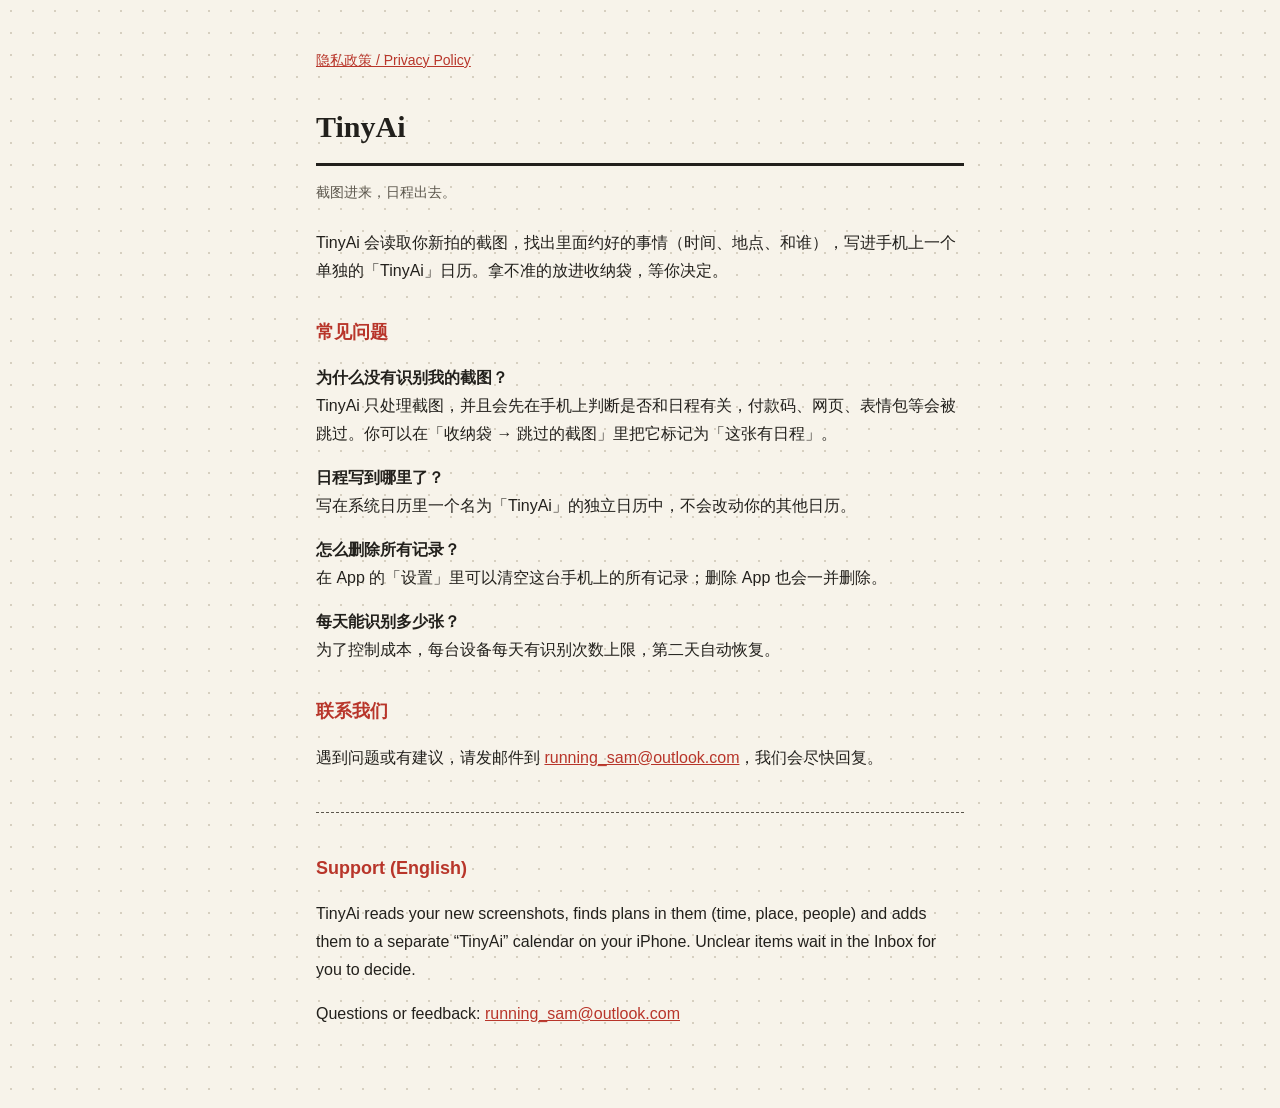
==== index.html @ 1770eeb3 "TinyAi support and privacy pages Co-Authored-By: Claude Opus 5.5 (1M context) <noreply@anthropic.com" ====
<!doctype html>
<html lang="zh-Hans"><head><meta charset="utf-8"><meta name="viewport" content="width=device-width,initial-scale=1">
<title>TinyAi 支持</title><link rel="stylesheet" href="style.css"></head>
<body><main>
<nav><a href="privacy.html">隐私政策 / Privacy Policy</a></nav>
<h1>TinyAi</h1>
<p class="meta">截图进来，日程出去。</p>
<p>TinyAi 会读取你新拍的截图，找出里面约好的事情（时间、地点、和谁），写进手机上一个单独的「TinyAi」日历。拿不准的放进收纳袋，等你决定。</p>

<h2>常见问题</h2>
<p><b>为什么没有识别我的截图？</b><br>TinyAi 只处理截图，并且会先在手机上判断是否和日程有关，付款码、网页、表情包等会被跳过。你可以在「收纳袋 → 跳过的截图」里把它标记为「这张有日程」。</p>
<p><b>日程写到哪里了？</b><br>写在系统日历里一个名为「TinyAi」的独立日历中，不会改动你的其他日历。</p>
<p><b>怎么删除所有记录？</b><br>在 App 的「设置」里可以清空这台手机上的所有记录；删除 App 也会一并删除。</p>
<p><b>每天能识别多少张？</b><br>为了控制成本，每台设备每天有识别次数上限，第二天自动恢复。</p>

<h2>联系我们</h2>
<p>遇到问题或有建议，请发邮件到 <a href="mailto:running_sam@outlook.com">running_sam@outlook.com</a>，我们会尽快回复。</p>

<hr>
<h2>Support (English)</h2>
<p>TinyAi reads your new screenshots, finds plans in them (time, place, people) and adds them to a separate “TinyAi” calendar on your iPhone. Unclear items wait in the Inbox for you to decide.</p>
<p>Questions or feedback: <a href="mailto:running_sam@outlook.com">running_sam@outlook.com</a></p>
</main></body></html>
---- style.css ----
:root{--paper:#F7F3EA;--dot:#D6CFC0;--ink:#22201C;--soft:#5B564C;--red:#B8352A}
*{box-sizing:border-box}
body{margin:0;background:var(--paper);background-image:radial-gradient(circle,var(--dot) 1px,transparent 1.3px);background-size:22px 22px;color:var(--ink);font:16px/1.75 -apple-system,"PingFang SC","Noto Sans SC",sans-serif}
main{max-width:680px;margin:0 auto;padding:48px 16px 64px}
h1{font-family:"Songti SC",serif;font-size:30px;margin:0 0 4px;border-bottom:3px solid var(--ink);padding-bottom:10px}
h2{font-size:18px;margin:32px 0 6px;color:var(--red)}
p,li{color:var(--ink)}
.meta{color:var(--soft);font-size:14px;margin-bottom:24px}
a{color:var(--red)}
hr{border:0;border-top:1px dashed var(--soft);margin:40px 0}
nav{font-size:14px;margin-bottom:28px}
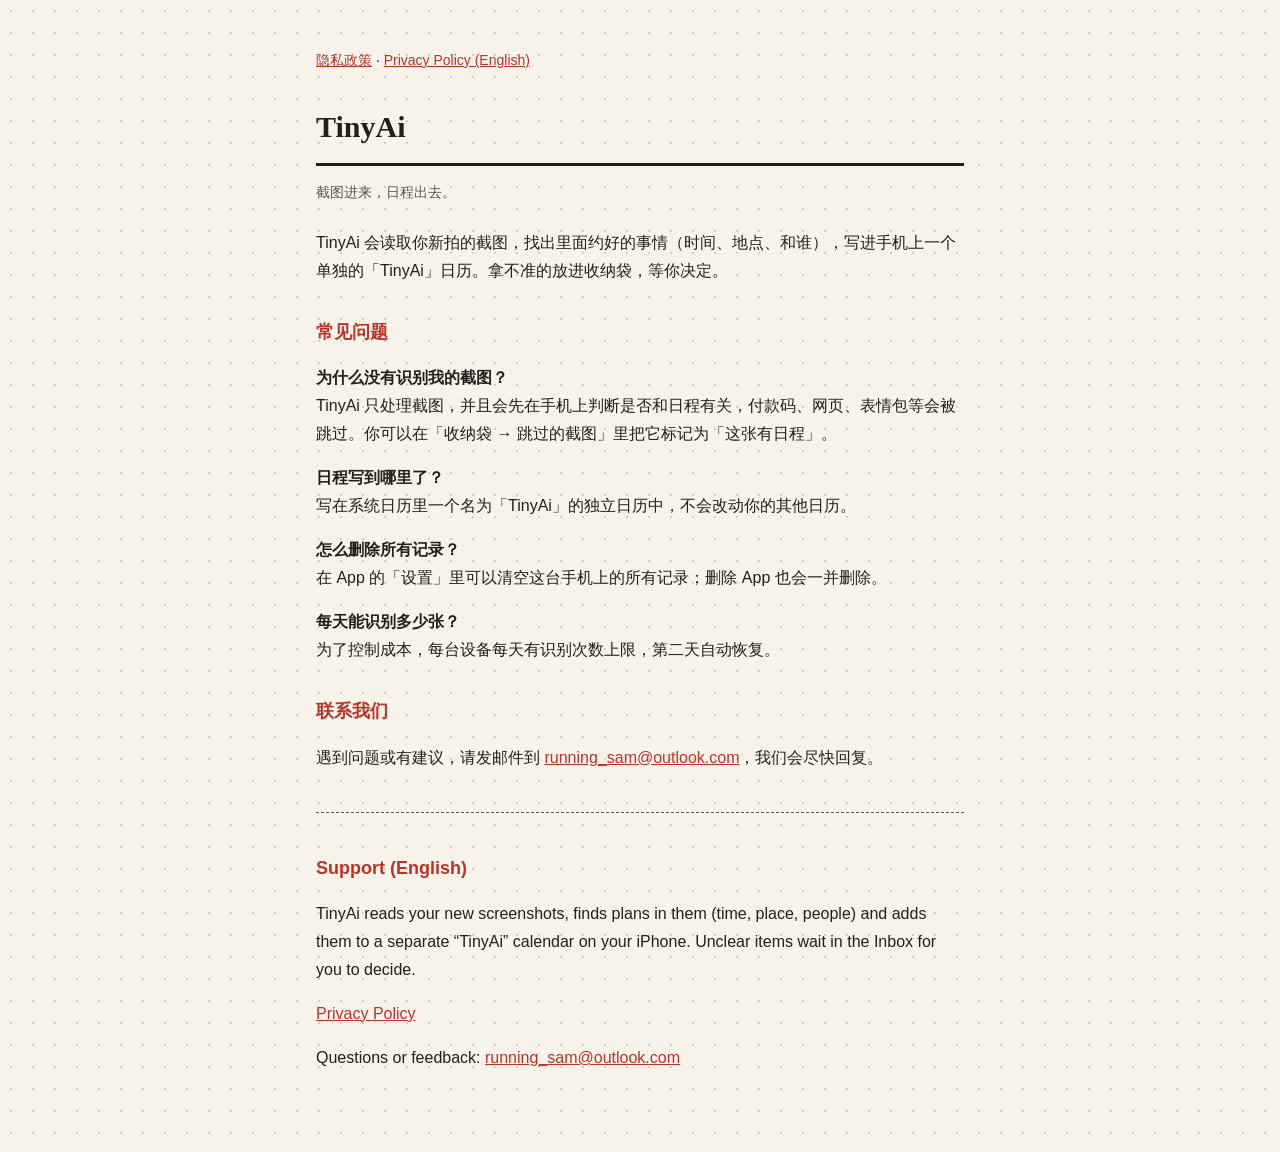
==== commit 6132416b: "Full English privacy policy Co-Authored-By: Claude Opus 5.5 (1M context) <noreply@anthropic.com>" ====
--- a/index.html
+++ b/index.html
@@ -2,7 +2,7 @@
 <html lang="zh-Hans"><head><meta charset="utf-8"><meta name="viewport" content="width=device-width,initial-scale=1">
 <title>TinyAi 支持</title><link rel="stylesheet" href="style.css"></head>
 <body><main>
-<nav><a href="privacy.html">隐私政策 / Privacy Policy</a></nav>
+<nav><a href="privacy.html">隐私政策</a> · <a href="privacy-en.html">Privacy Policy (English)</a></nav>
 <h1>TinyAi</h1>
 <p class="meta">截图进来，日程出去。</p>
 <p>TinyAi 会读取你新拍的截图，找出里面约好的事情（时间、地点、和谁），写进手机上一个单独的「TinyAi」日历。拿不准的放进收纳袋，等你决定。</p>
@@ -19,5 +19,6 @@
 <hr>
 <h2>Support (English)</h2>
 <p>TinyAi reads your new screenshots, finds plans in them (time, place, people) and adds them to a separate “TinyAi” calendar on your iPhone. Unclear items wait in the Inbox for you to decide.</p>
+<p><a href="privacy-en.html">Privacy Policy</a></p>
 <p>Questions or feedback: <a href="mailto:running_sam@outlook.com">running_sam@outlook.com</a></p>
 </main></body></html>
